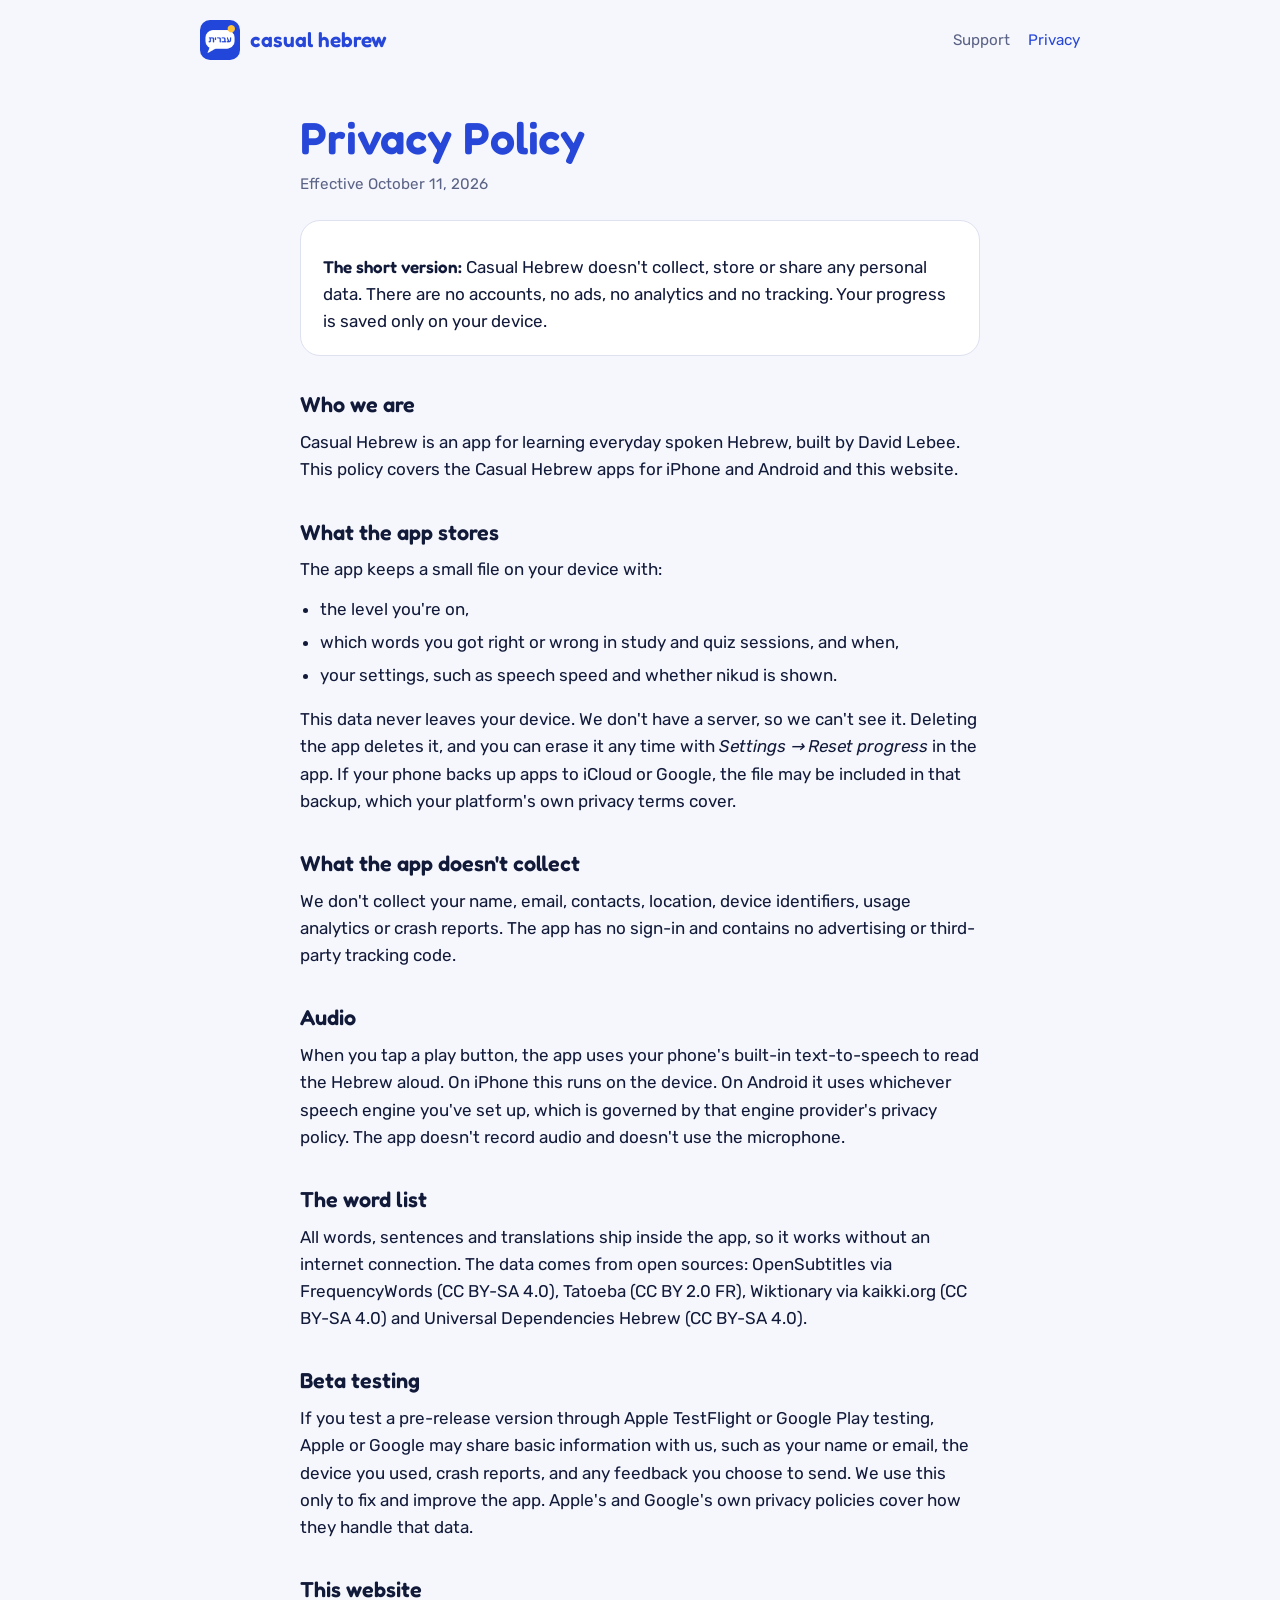
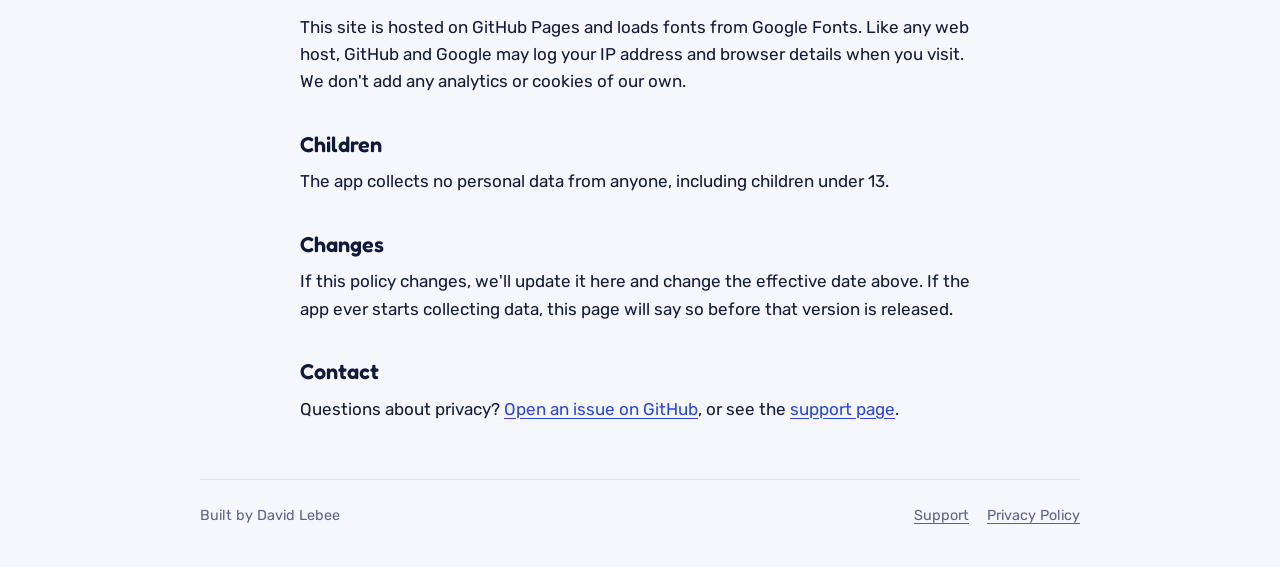
==== privacy/index.html @ 0aef633a "Add Casual Hebrew website with privacy policy and support page Co-Authored-By: Claude Opus 5.5 <nore" ====
<!doctype html>
<html lang="en">
<head>
<meta charset="utf-8">
<meta name="viewport" content="width=device-width, initial-scale=1">
<title>Casual Hebrew Privacy Policy</title>
<meta name="description" content="Casual Hebrew collects no personal data. Your progress stays on your device.">
<link rel="icon" href="../assets/favicon.png">
<link rel="apple-touch-icon" href="../assets/apple-touch-icon.png">
<link rel="preconnect" href="https://fonts.googleapis.com">
<link rel="preconnect" href="https://fonts.gstatic.com" crossorigin>
<link rel="stylesheet" href="https://fonts.googleapis.com/css2?family=Fredoka:wght@500;600&family=Rubik:wght@400;500&display=swap">
<link rel="stylesheet" href="../assets/site.css">
</head>
<body>
<header class="top">
  <a class="brand" href="../"><img src="../assets/icon-256.png" alt=""><span>casual hebrew</span></a>
  <nav><a href="../support/">Support</a><a href="./" aria-current="page">Privacy</a></nav>
</header>

<main class="narrow doc">
  <h1>Privacy Policy</h1>
  <p class="meta">Effective October 11, 2026</p>

  <div class="summary">
    <p><b>The short version:</b> Casual Hebrew doesn't collect, store or share any personal data. There are no accounts, no ads, no analytics and no tracking. Your progress is saved only on your device.</p>
  </div>

  <h2>Who we are</h2>
  <p>Casual Hebrew is an app for learning everyday spoken Hebrew, built by David Lebee. This policy covers the Casual Hebrew apps for iPhone and Android and this website.</p>

  <h2>What the app stores</h2>
  <p>The app keeps a small file on your device with:</p>
  <ul>
    <li>the level you're on,</li>
    <li>which words you got right or wrong in study and quiz sessions, and when,</li>
    <li>your settings, such as speech speed and whether nikud is shown.</li>
  </ul>
  <p>This data never leaves your device. We don't have a server, so we can't see it. Deleting the app deletes it, and you can erase it any time with <em>Settings → Reset progress</em> in the app. If your phone backs up apps to iCloud or Google, the file may be included in that backup, which your platform's own privacy terms cover.</p>

  <h2>What the app doesn't collect</h2>
  <p>We don't collect your name, email, contacts, location, device identifiers, usage analytics or crash reports. The app has no sign-in and contains no advertising or third-party tracking code.</p>

  <h2>Audio</h2>
  <p>When you tap a play button, the app uses your phone's built-in text-to-speech to read the Hebrew aloud. On iPhone this runs on the device. On Android it uses whichever speech engine you've set up, which is governed by that engine provider's privacy policy. The app doesn't record audio and doesn't use the microphone.</p>

  <h2>The word list</h2>
  <p>All words, sentences and translations ship inside the app, so it works without an internet connection. The data comes from open sources: OpenSubtitles via FrequencyWords (CC BY-SA 4.0), Tatoeba (CC BY 2.0 FR), Wiktionary via kaikki.org (CC BY-SA 4.0) and Universal Dependencies Hebrew (CC BY-SA 4.0).</p>

  <h2>Beta testing</h2>
  <p>If you test a pre-release version through Apple TestFlight or Google Play testing, Apple or Google may share basic information with us, such as your name or email, the device you used, crash reports, and any feedback you choose to send. We use this only to fix and improve the app. Apple's and Google's own privacy policies cover how they handle that data.</p>

  <h2>This website</h2>
  <p>This site is hosted on GitHub Pages and loads fonts from Google Fonts. Like any web host, GitHub and Google may log your IP address and browser details when you visit. We don't add any analytics or cookies of our own.</p>

  <h2>Children</h2>
  <p>The app collects no personal data from anyone, including children under 13.</p>

  <h2>Changes</h2>
  <p>If this policy changes, we'll update it here and change the effective date above. If the app ever starts collecting data, this page will say so before that version is released.</p>

  <h2>Contact</h2>
  <p>Questions about privacy? <a href="https://github.com/dlebee/casual-hebrew-public/issues">Open an issue on GitHub</a>, or see the <a href="../support/">support page</a>.</p>
</main>

<footer>
  <span>Built by David Lebee</span>
  <nav><a href="../support/">Support</a><a href="./">Privacy Policy</a></nav>
</footer>
</body>
</html>
---- assets/site.css ----
/* Casual Hebrew site. Tokens match brand-kit/brand-sheet.html in casual-hebrew-app. */
:root {
  --cobalt: #2747D9;
  --sun: #FFC23D;
  --sabra: #FF6F61;
  --ink: #121A3A;
  --mute: #5B6386;
  --ground: #F6F7FC;
  --panel: #FFFFFF;
  --line: #DDE1F0;
  --display: "Fredoka", "Rubik", ui-rounded, system-ui, sans-serif;
  --body: "Rubik", "Segoe UI", system-ui, sans-serif;
  color-scheme: light;
}
@media (prefers-color-scheme: dark) {
  :root {
    --cobalt: #5B78FF; --sun: #FFC94F; --sabra: #FF8476; --ink: #EEF0FA;
    --mute: #A3AACB; --ground: #0C1230; --panel: #151C42; --line: #262F5E;
    color-scheme: dark;
  }
}

* { box-sizing: border-box; }
html { -webkit-text-size-adjust: 100%; }
body {
  margin: 0;
  background: var(--ground);
  color: var(--ink);
  font: 17px/1.6 var(--body);
  padding-inline: 20px;
}
a { color: var(--cobalt); text-underline-offset: 3px; }
a:focus-visible, button:focus-visible { outline: 3px solid var(--sun); outline-offset: 2px; border-radius: 6px; }
h1, h2, h3 { font-family: var(--display); line-height: 1.15; text-wrap: balance; margin: 0; }
p { margin: 0; }
.he { font-family: var(--display); direction: rtl; unicode-bidi: isolate; }

.wrap { max-width: 880px; margin: 0 auto; }
.narrow { max-width: 680px; margin: 0 auto; }

/* header */
.top {
  display: flex; align-items: center; justify-content: space-between; gap: 16px;
  padding-block: 20px; max-width: 880px; margin: 0 auto;
}
.brand { display: flex; align-items: center; gap: 10px; text-decoration: none; color: var(--cobalt); }
.brand img { width: 40px; height: 40px; border-radius: 10px; }
.brand span { font-family: var(--display); font-weight: 600; font-size: 1.3rem; }
.top nav { display: flex; gap: 18px; font-size: .95rem; }
.top nav a { color: var(--mute); text-decoration: none; }
.top nav a:hover, .top nav a[aria-current="page"] { color: var(--cobalt); }

/* hero */
.hero { display: grid; grid-template-columns: auto 1fr; gap: 36px; align-items: center; padding-block: 48px 56px; }
.hero img { width: 148px; height: 148px; border-radius: 34px; box-shadow: 0 24px 48px -24px rgba(39, 71, 217, .5); }
.hero h1 { font-size: clamp(2.6rem, 7vw, 4.2rem); font-weight: 600; color: var(--cobalt); letter-spacing: -.01em; }
.slogan { font-family: var(--display); font-size: clamp(1.3rem, 3vw, 1.7rem); font-weight: 500; margin-top: 6px; }
.slogan mark { background: linear-gradient(transparent 58%, var(--sun) 58%); color: inherit; padding-inline: .1em; }
.lede { color: var(--mute); margin-top: 14px; max-width: 52ch; }
.badge {
  display: inline-block; margin-top: 20px; padding: 8px 14px; border-radius: 999px;
  background: color-mix(in srgb, var(--sun) 35%, var(--panel)); font-weight: 500; font-size: .9rem;
}

/* features */
.features { display: grid; grid-template-columns: repeat(auto-fit, minmax(240px, 1fr)); gap: 14px; padding-bottom: 56px; }
.card { background: var(--panel); border: 1px solid var(--line); border-radius: 20px; padding: 20px; display: flex; flex-direction: column; gap: 6px; min-width: 0; }
.card h3 { font-size: 1.15rem; font-weight: 600; }
.card p { color: var(--mute); font-size: .95rem; }
.card .he { font-size: 1.5rem; font-weight: 600; color: var(--cobalt); text-align: right; }

/* long-form pages */
.doc { padding-block: 32px 56px; }
.doc h1 { font-size: clamp(2rem, 5vw, 2.8rem); font-weight: 600; color: var(--cobalt); }
.doc .meta { color: var(--mute); margin-top: 8px; font-size: .95rem; }
.doc h2 { font-size: 1.35rem; font-weight: 600; margin-top: 36px; }
.doc p, .doc ul { margin-top: 12px; }
.doc ul { padding-left: 1.2em; }
.doc li + li { margin-top: 6px; }
.summary { background: var(--panel); border: 1px solid var(--line); border-radius: 20px; padding: 20px 22px; margin-top: 24px; }
.summary b { font-family: var(--display); font-weight: 600; }

footer {
  border-top: 1px solid var(--line); padding-block: 24px 40px; max-width: 880px; margin: 0 auto;
  display: flex; justify-content: space-between; flex-wrap: wrap; gap: 12px; color: var(--mute); font-size: .9rem;
}
footer nav { display: flex; gap: 18px; }
footer a { color: var(--mute); }

@media (max-width: 640px) {
  .hero { grid-template-columns: 1fr; gap: 20px; padding-block: 24px 40px; }
  .hero img { width: 104px; height: 104px; border-radius: 24px; }
  .top nav { gap: 14px; }
}
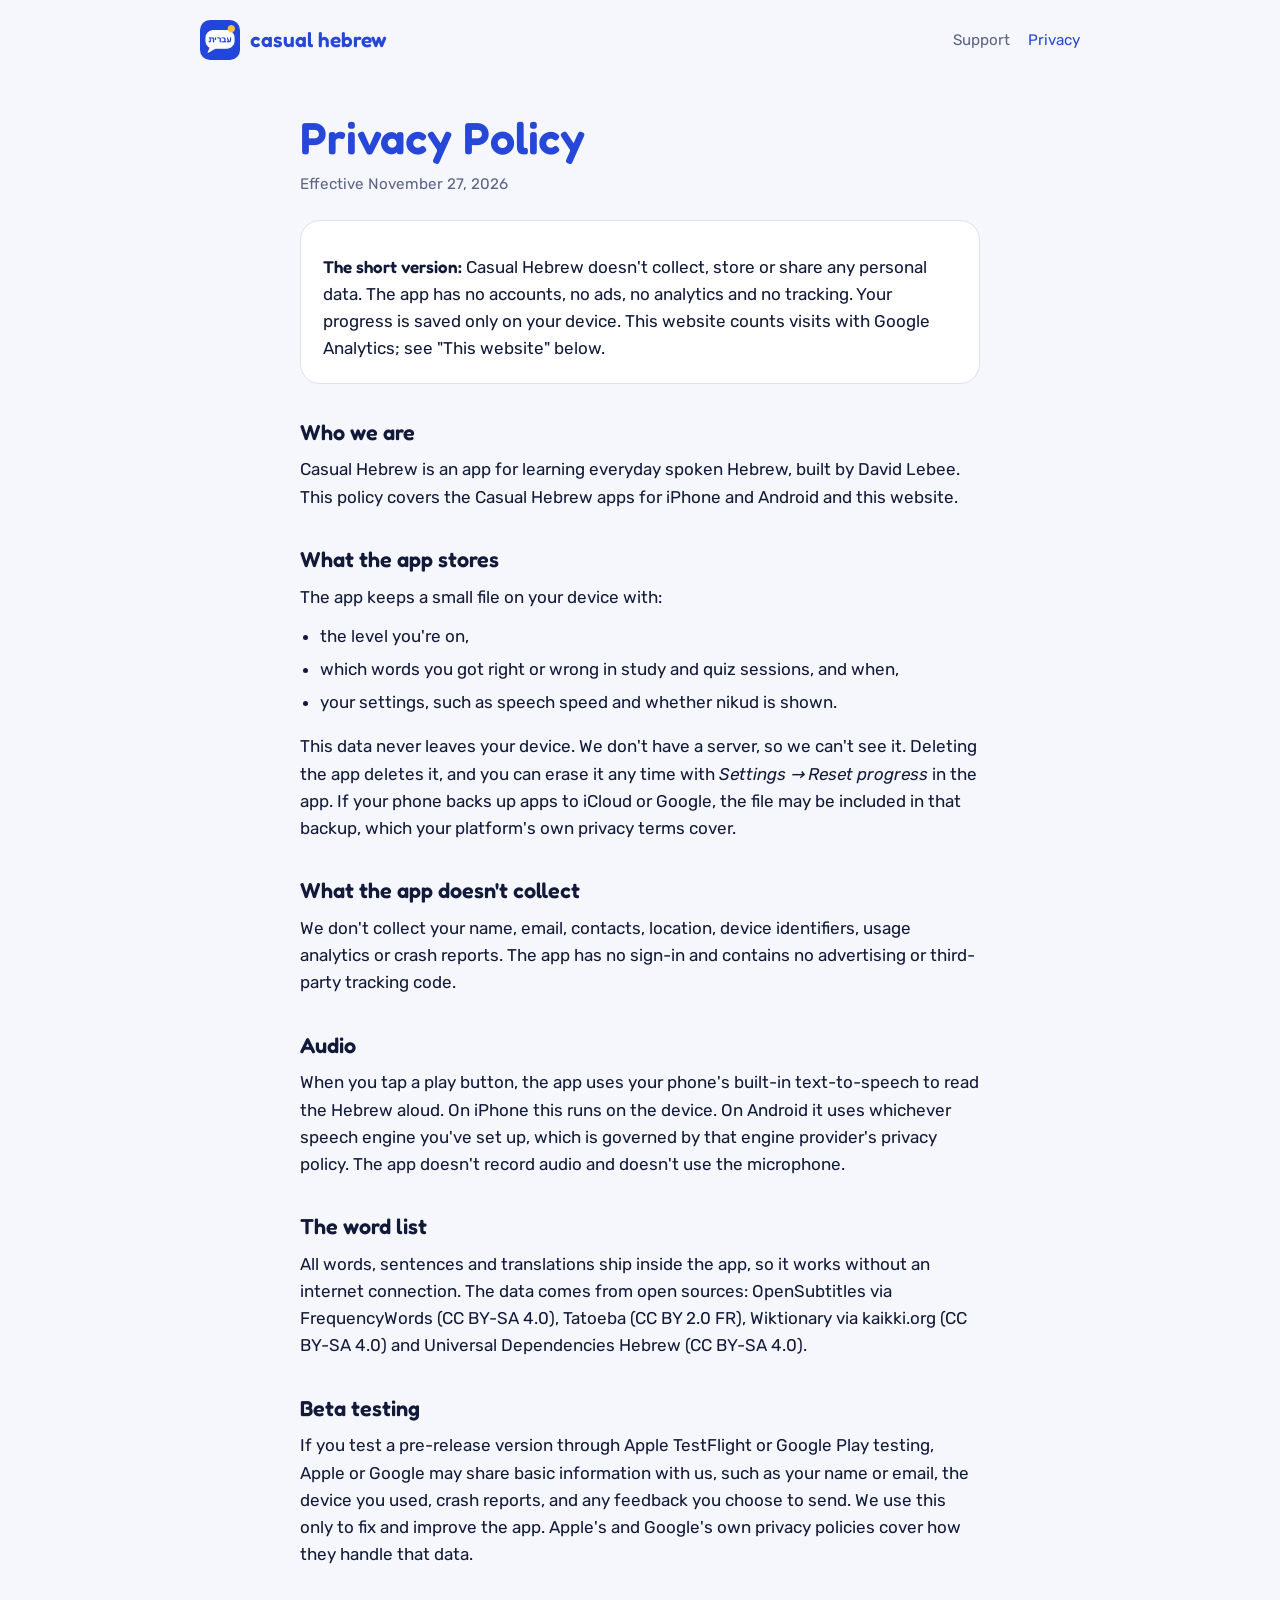
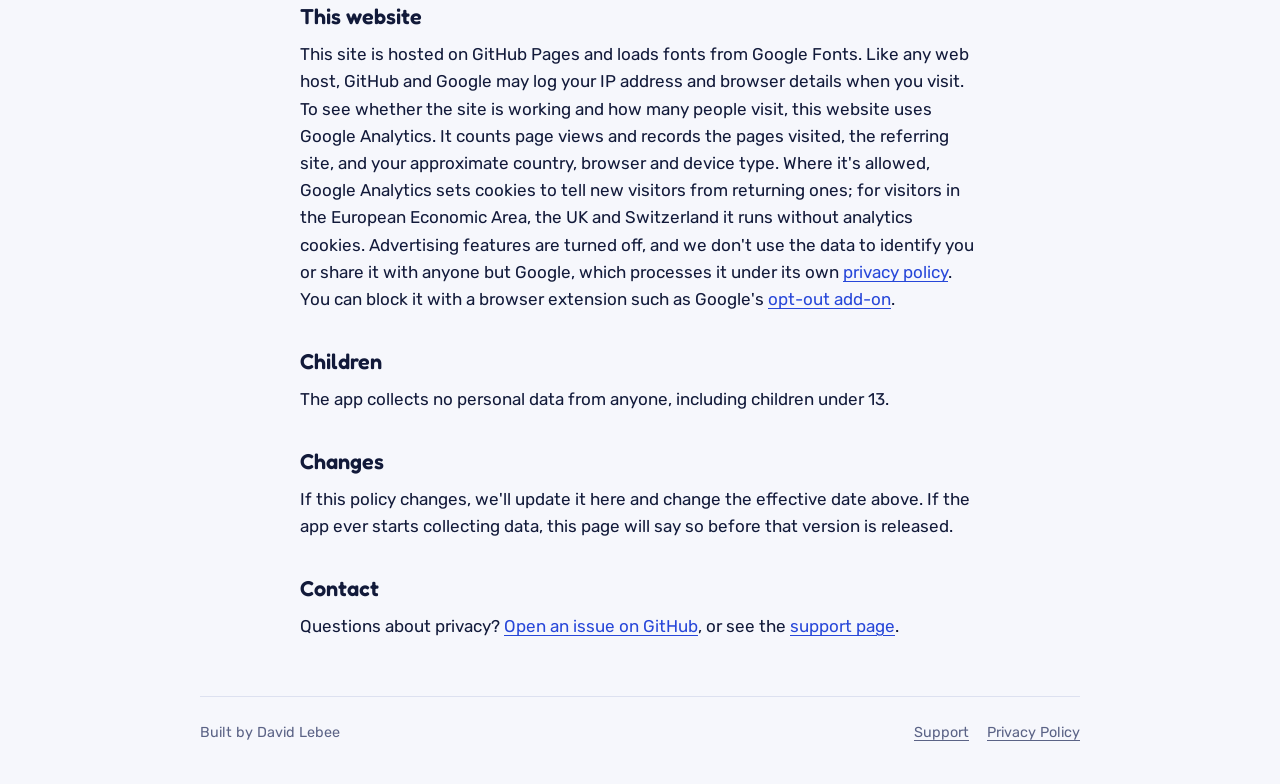
==== commit ee80d047: "Google Analytics on the website (no ads features; no analytics cookies in the EEA, UK, CH); privacy " ====
--- a/privacy/index.html
+++ b/privacy/index.html
@@ -3,6 +3,16 @@
 <head>
 <meta charset="utf-8">
 <meta name="viewport" content="width=device-width, initial-scale=1">
+<!-- Google Analytics: page views only. Ads features off; in the EEA, UK and Switzerland analytics cookies are off (consent mode). -->
+<script async src="https://www.googletagmanager.com/gtag/js?id=G-H6GBMFFJV8"></script>
+<script>
+  window.dataLayer = window.dataLayer || [];
+  function gtag(){dataLayer.push(arguments);}
+  gtag('consent', 'default', {ad_storage: 'denied', ad_user_data: 'denied', ad_personalization: 'denied', analytics_storage: 'denied', region: ['AT', 'BE', 'BG', 'HR', 'CY', 'CZ', 'DK', 'EE', 'FI', 'FR', 'DE', 'GR', 'HU', 'IE', 'IT', 'LV', 'LT', 'LU', 'MT', 'NL', 'PL', 'PT', 'RO', 'SK', 'SI', 'ES', 'SE', 'IS', 'LI', 'NO', 'GB', 'CH']});
+  gtag('consent', 'default', {ad_storage: 'denied', ad_user_data: 'denied', ad_personalization: 'denied', analytics_storage: 'granted'});
+  gtag('js', new Date());
+  gtag('config', 'G-H6GBMFFJV8');
+</script>
 <title>Casual Hebrew Privacy Policy</title>
 <meta name="description" content="Casual Hebrew collects no personal data. Your progress stays on your device.">
 <link rel="icon" href="../assets/favicon.png">
@@ -20,10 +30,10 @@
 
 <main class="narrow doc">
   <h1>Privacy Policy</h1>
-  <p class="meta">Effective October 11, 2026</p>
+  <p class="meta">Effective November 27, 2026</p>
 
   <div class="summary">
-    <p><b>The short version:</b> Casual Hebrew doesn't collect, store or share any personal data. There are no accounts, no ads, no analytics and no tracking. Your progress is saved only on your device.</p>
+    <p><b>The short version:</b> Casual Hebrew doesn't collect, store or share any personal data. The app has no accounts, no ads, no analytics and no tracking. Your progress is saved only on your device. This website counts visits with Google Analytics; see "This website" below.</p>
   </div>
 
   <h2>Who we are</h2>
@@ -51,7 +61,7 @@
   <p>If you test a pre-release version through Apple TestFlight or Google Play testing, Apple or Google may share basic information with us, such as your name or email, the device you used, crash reports, and any feedback you choose to send. We use this only to fix and improve the app. Apple's and Google's own privacy policies cover how they handle that data.</p>
 
   <h2>This website</h2>
-  <p>This site is hosted on GitHub Pages and loads fonts from Google Fonts. Like any web host, GitHub and Google may log your IP address and browser details when you visit. We don't add any analytics or cookies of our own.</p>
+  <p>This site is hosted on GitHub Pages and loads fonts from Google Fonts. Like any web host, GitHub and Google may log your IP address and browser details when you visit. To see whether the site is working and how many people visit, this website uses Google Analytics. It counts page views and records the pages visited, the referring site, and your approximate country, browser and device type. Where it's allowed, Google Analytics sets cookies to tell new visitors from returning ones; for visitors in the European Economic Area, the UK and Switzerland it runs without analytics cookies. Advertising features are turned off, and we don't use the data to identify you or share it with anyone but Google, which processes it under its own <a href="https://policies.google.com/privacy">privacy policy</a>. You can block it with a browser extension such as Google's <a href="https://tools.google.com/dlpage/gaoptout">opt-out add-on</a>.</p>
 
   <h2>Children</h2>
   <p>The app collects no personal data from anyone, including children under 13.</p>
--- a/assets/site.css
+++ b/assets/site.css
@@ -8,14 +8,18 @@
   --ground: #F6F7FC;
   --panel: #FFFFFF;
   --line: #DDE1F0;
+  --highlight: #FFC23D;
   --display: "Fredoka", "Rubik", ui-rounded, system-ui, sans-serif;
   --body: "Rubik", "Segoe UI", system-ui, sans-serif;
+  /* The brand's own colors, the same in light and dark mode, for the home page's color bands. */
+  --b-cobalt: #2747D9; --b-sun: #FFC23D; --b-ink: #121A3A; --b-sabra: #FF6F61;
   color-scheme: light;
 }
 @media (prefers-color-scheme: dark) {
   :root {
     --cobalt: #5B78FF; --sun: #FFC94F; --sabra: #FF8476; --ink: #EEF0FA;
     --mute: #A3AACB; --ground: #0C1230; --panel: #151C42; --line: #262F5E;
+    --highlight: rgba(255, 201, 79, .32);
     color-scheme: dark;
   }
 }
@@ -49,25 +53,6 @@
 .top nav { display: flex; gap: 18px; font-size: .95rem; }
 .top nav a { color: var(--mute); text-decoration: none; }
 .top nav a:hover, .top nav a[aria-current="page"] { color: var(--cobalt); }
-
-/* hero */
-.hero { display: grid; grid-template-columns: auto 1fr; gap: 36px; align-items: center; padding-block: 48px 56px; }
-.hero img { width: 148px; height: 148px; border-radius: 34px; box-shadow: 0 24px 48px -24px rgba(39, 71, 217, .5); }
-.hero h1 { font-size: clamp(2.6rem, 7vw, 4.2rem); font-weight: 600; color: var(--cobalt); letter-spacing: -.01em; }
-.slogan { font-family: var(--display); font-size: clamp(1.3rem, 3vw, 1.7rem); font-weight: 500; margin-top: 6px; }
-.slogan mark { background: linear-gradient(transparent 58%, var(--sun) 58%); color: inherit; padding-inline: .1em; }
-.lede { color: var(--mute); margin-top: 14px; max-width: 52ch; }
-.badge {
-  display: inline-block; margin-top: 20px; padding: 8px 14px; border-radius: 999px;
-  background: color-mix(in srgb, var(--sun) 35%, var(--panel)); font-weight: 500; font-size: .9rem;
-}
-
-/* features */
-.features { display: grid; grid-template-columns: repeat(auto-fit, minmax(240px, 1fr)); gap: 14px; padding-bottom: 56px; }
-.card { background: var(--panel); border: 1px solid var(--line); border-radius: 20px; padding: 20px; display: flex; flex-direction: column; gap: 6px; min-width: 0; }
-.card h3 { font-size: 1.15rem; font-weight: 600; }
-.card p { color: var(--mute); font-size: .95rem; }
-.card .he { font-size: 1.5rem; font-weight: 600; color: var(--cobalt); text-align: right; }
 
 /* long-form pages */
 .doc { padding-block: 32px 56px; }
@@ -88,7 +73,159 @@
 footer a { color: var(--mute); }
 
 @media (max-width: 640px) {
-  .hero { grid-template-columns: 1fr; gap: 20px; padding-block: 24px 40px; }
-  .hero img { width: 104px; height: 104px; border-radius: 24px; }
   .top nav { gap: 14px; }
 }
+
+/* ---------- home page ---------- */
+body.home { padding-inline: 0; overflow-x: clip; }
+.home .wrap { max-width: 1120px; margin: 0 auto; padding-inline: 20px; }
+.home footer { padding-inline: 20px; max-width: 1120px; }
+[data-speed] { translate: 0 var(--py, 0); will-change: translate; }
+
+.top-float {
+  position: sticky; top: 0; z-index: 10; max-width: none; padding: 14px 20px;
+  background: color-mix(in srgb, var(--b-cobalt) 82%, transparent);
+  -webkit-backdrop-filter: blur(14px) saturate(1.2); backdrop-filter: blur(14px) saturate(1.2);
+}
+.top-float .brand, .top-float nav a { color: #fff; }
+.top-float nav a:hover { color: var(--b-sun); }
+.top-float .brand img { box-shadow: 0 0 0 2px #fff; }
+
+/* hero */
+.hero-x {
+  position: relative; isolation: isolate; overflow: hidden; color: #fff;
+  background: radial-gradient(120% 90% at 85% 10%, #3a5af0 0%, var(--b-cobalt) 45%, #1b33a8 100%);
+  padding-block: 56px 72px; margin-top: -1px;
+}
+.drift { position: absolute; inset: 0; z-index: -1; pointer-events: none; }
+.slang {
+  position: absolute; left: var(--x); top: var(--y);
+  display: flex; flex-direction: column; align-items: center; gap: 2px;
+  color: rgba(255, 255, 255, .2); font-family: var(--display); line-height: 1;
+}
+.slang b { font-size: clamp(2.2rem, 5vw, 3.8rem); font-weight: 600; direction: rtl; }
+.slang i { font-style: normal; font-size: .95rem; letter-spacing: .02em; }
+.slang.far { color: rgba(255, 255, 255, .11); transform: scale(.75); }
+.slang.near { color: rgba(255, 194, 61, .38); transform: scale(1.15); }
+
+.hero-grid { display: grid; grid-template-columns: 1.15fr .85fr; gap: 48px; align-items: center; min-height: min(78svh, 760px); }
+.hero-copy { animation: rise .8s cubic-bezier(.2, .7, .2, 1) both; }
+.hero-phone .phone { animation: rise 1s .15s cubic-bezier(.2, .7, .2, 1) both; }
+@keyframes rise { from { opacity: 0; translate: 0 32px; } }
+.hero-copy h1 { font-size: clamp(2.8rem, 7vw, 5.2rem); font-weight: 700; letter-spacing: -.015em; line-height: 1.02; }
+.hero-copy h1 mark { background: linear-gradient(transparent 60%, rgba(255, 194, 61, .85) 60%); color: inherit; padding-inline: .06em; }
+.hero-lede { margin-top: 22px; font-size: 1.15rem; max-width: 46ch; color: rgba(255, 255, 255, .86); }
+.tagline { margin-top: 22px; display: flex; flex-direction: column; gap: 2px; }
+.tagline .he { font-size: 1.6rem; font-weight: 600; color: var(--b-sun); text-align: left; }
+.tagline .en { font-size: .95rem; color: rgba(255, 255, 255, .78); }
+.tagline.big .he { font-size: clamp(2rem, 5vw, 3rem); text-align: center; }
+.tagline.big .en { font-size: 1.1rem; text-align: center; }
+.cta { margin-top: 30px; display: flex; flex-wrap: wrap; align-items: center; gap: 14px 20px; }
+.button {
+  display: inline-block; padding: 14px 22px; border-radius: 999px; background: var(--b-sun); color: var(--b-ink);
+  font-family: var(--display); font-weight: 600; font-size: 1.05rem; text-decoration: none;
+  box-shadow: 0 10px 24px -10px rgba(0, 0, 0, .45); transition: transform .2s ease, box-shadow .2s ease;
+}
+.button:hover { transform: translateY(-2px); box-shadow: 0 14px 28px -12px rgba(0, 0, 0, .5); }
+.button { display: inline-flex; align-items: center; gap: 10px; }
+.button svg { width: 20px; height: 20px; flex: none; }
+.button .stack { display: flex; flex-direction: column; line-height: 1.1; text-align: left; }
+.button .stack small { font-family: var(--body); font-weight: 400; font-size: .72rem; opacity: .8; }
+.button.white { background: #fff; color: var(--b-ink); }
+.button.ghost { background: transparent; color: #fff; box-shadow: inset 0 0 0 2px rgba(255, 255, 255, .55); }
+.button.ghost:hover { box-shadow: inset 0 0 0 2px #fff; }
+.cta.center { justify-content: center; }
+.soon { font-size: .92rem; color: rgba(255, 255, 255, .8); }
+.hero-phone { display: flex; justify-content: center; }
+.hero-phone .phone { width: min(320px, 78vw); transform: rotate(4deg); }
+
+/* phone mockup around a screenshot or video */
+.phone {
+  margin: 0; padding: 3.6%; background: #0B0F1E; border-radius: 17% / 7.9%;
+  box-shadow: 0 0 0 2px #3c4466 inset, 0 40px 80px -30px rgba(8, 12, 40, .6), 0 18px 36px -18px rgba(8, 12, 40, .45);
+}
+.phone img, .phone video { display: block; width: 100%; height: auto; border-radius: 13.5% / 6.2%; background: #F6F7FC; aspect-ratio: 1320 / 2868; object-fit: cover; }
+
+/* color bands */
+.band { padding-block: clamp(64px, 10vw, 120px); position: relative; overflow: hidden; }
+.band-ground { background: var(--ground); }
+.band-sun { background: var(--b-sun); color: var(--b-ink); }
+.band-ink { background: var(--b-ink); color: #fff; }
+.band-cobalt { background: var(--b-cobalt); color: #fff; }
+.split { display: grid; grid-template-columns: 1fr 1fr; gap: 56px; align-items: center; }
+.split.flip .copy { order: 2; }
+.copy h2 { font-size: clamp(2.4rem, 5.5vw, 4rem); font-weight: 700; line-height: 1.02; letter-spacing: -.01em; }
+.copy p:not(.kicker) { margin-top: 18px; font-size: 1.1rem; max-width: 44ch; color: var(--mute); }
+.band-sun .copy p:not(.kicker) { color: rgba(18, 26, 58, .78); }
+.band-ink .copy p:not(.kicker) { color: rgba(255, 255, 255, .78); }
+.kicker { font-family: var(--display); font-weight: 600; text-transform: uppercase; letter-spacing: .14em; font-size: .85rem; margin-bottom: 12px; color: var(--cobalt); }
+.band-sun .kicker { color: var(--b-ink); }
+.band-ink .kicker { color: var(--b-sun); }
+.accent { color: var(--cobalt); }
+.band-ink .accent { color: var(--b-sun); }
+
+.stage { position: relative; min-height: 560px; display: flex; justify-content: center; align-items: center; }
+.stage .phone { position: absolute; width: min(250px, 42vw); }
+.phone-back { transform: translate(-34%, -6%) rotate(-7deg); }
+.phone-front { transform: translate(30%, 8%) rotate(5deg); }
+.stage .phone-solo { position: relative; width: min(270px, 60vw); transform: rotate(-4deg); }
+.fan-left { transform: translate(-36%, 4%) rotate(-9deg); opacity: .92; }
+.fan-mid { transform: translate(22%, -2%) rotate(4deg); }
+.bubble {
+  position: absolute; right: 2%; bottom: 10%; z-index: 2; display: flex; flex-direction: column; gap: 2px;
+  background: #fff; color: var(--b-ink); padding: 12px 16px; border-radius: 18px 18px 18px 4px;
+  box-shadow: 0 18px 36px -14px rgba(0, 0, 0, .55); font-family: var(--display);
+}
+.bubble b { font-size: 1.25rem; direction: rtl; text-align: right; }
+.bubble i { font-style: normal; font-size: .85rem; color: var(--b-ink); opacity: .65; }
+
+/* tour */
+.tour { text-align: center; }
+.tour h2 { font-size: clamp(2rem, 5vw, 3.2rem); font-weight: 700; }
+.tour p { margin-top: 8px; color: rgba(255, 255, 255, .8); }
+.tour-video {
+  display: block; width: 100%; height: auto; aspect-ratio: 16 / 9; margin-top: 32px; border-radius: 24px;
+  background: var(--b-ink); box-shadow: 0 40px 80px -36px rgba(0, 0, 0, .65);
+}
+
+/* promise and features */
+.promise { font-size: clamp(2.2rem, 5.5vw, 3.8rem); font-weight: 700; line-height: 1.05; text-align: center; margin-bottom: 48px; }
+.features { display: grid; grid-template-columns: repeat(auto-fit, minmax(230px, 1fr)); gap: 14px; }
+.card { background: var(--panel); border: 1px solid var(--line); border-radius: 22px; padding: 22px; display: flex; flex-direction: column; gap: 6px; min-width: 0; }
+.card h3 { font-size: 1.15rem; font-weight: 600; margin-top: 6px; }
+.card p { color: var(--mute); font-size: .95rem; }
+.card .he { font-size: 1.7rem; font-weight: 600; color: var(--cobalt); text-align: right; line-height: 1.1; }
+.card .gloss { font-size: .8rem; color: var(--mute); text-align: right; margin-top: -4px; }
+
+.outro { text-align: center; }
+.outro img { border-radius: 26px; box-shadow: 0 0 0 4px #fff, 0 20px 40px -18px rgba(0, 0, 0, .5); }
+.outro .tagline { align-items: center; margin-top: 28px; }
+.outro .soon { margin-top: 18px; }
+
+/* reveal on scroll */
+.reveal { opacity: 0; transform: translateY(28px); transition: opacity .7s ease, transform .7s cubic-bezier(.2, .7, .2, 1); }
+.reveal.shown { opacity: 1; transform: none; }
+.features .card.reveal:nth-child(2) { transition-delay: .08s; }
+.features .card.reveal:nth-child(3) { transition-delay: .16s; }
+.features .card.reveal:nth-child(4) { transition-delay: .24s; }
+
+@media (max-width: 860px) {
+  .hero-grid, .split { grid-template-columns: 1fr; gap: 36px; min-height: 0; }
+  .split.flip .copy { order: 0; }
+  .hero-phone .phone { width: min(250px, 64vw); }
+  .stage { min-height: 470px; }
+  .stage .phone { width: min(210px, 50vw); }
+  .bubble { right: 0; bottom: 4%; }
+  .bubble b { font-size: 1.05rem; }
+}
+@media (max-width: 520px) {
+  .top-float .brand span { font-size: 1.1rem; }
+  .top-float nav a[href="#tour"] { display: none; }
+  .slang, .slang.far, .slang.near { color: rgba(255, 255, 255, .1); }
+}
+@media (prefers-reduced-motion: reduce) {
+  [data-speed] { translate: none; }
+  .hero-copy, .hero-phone .phone { animation: none; }
+  .reveal { opacity: 1; transform: none; transition: none; }
+  .button { transition: none; }
+}
